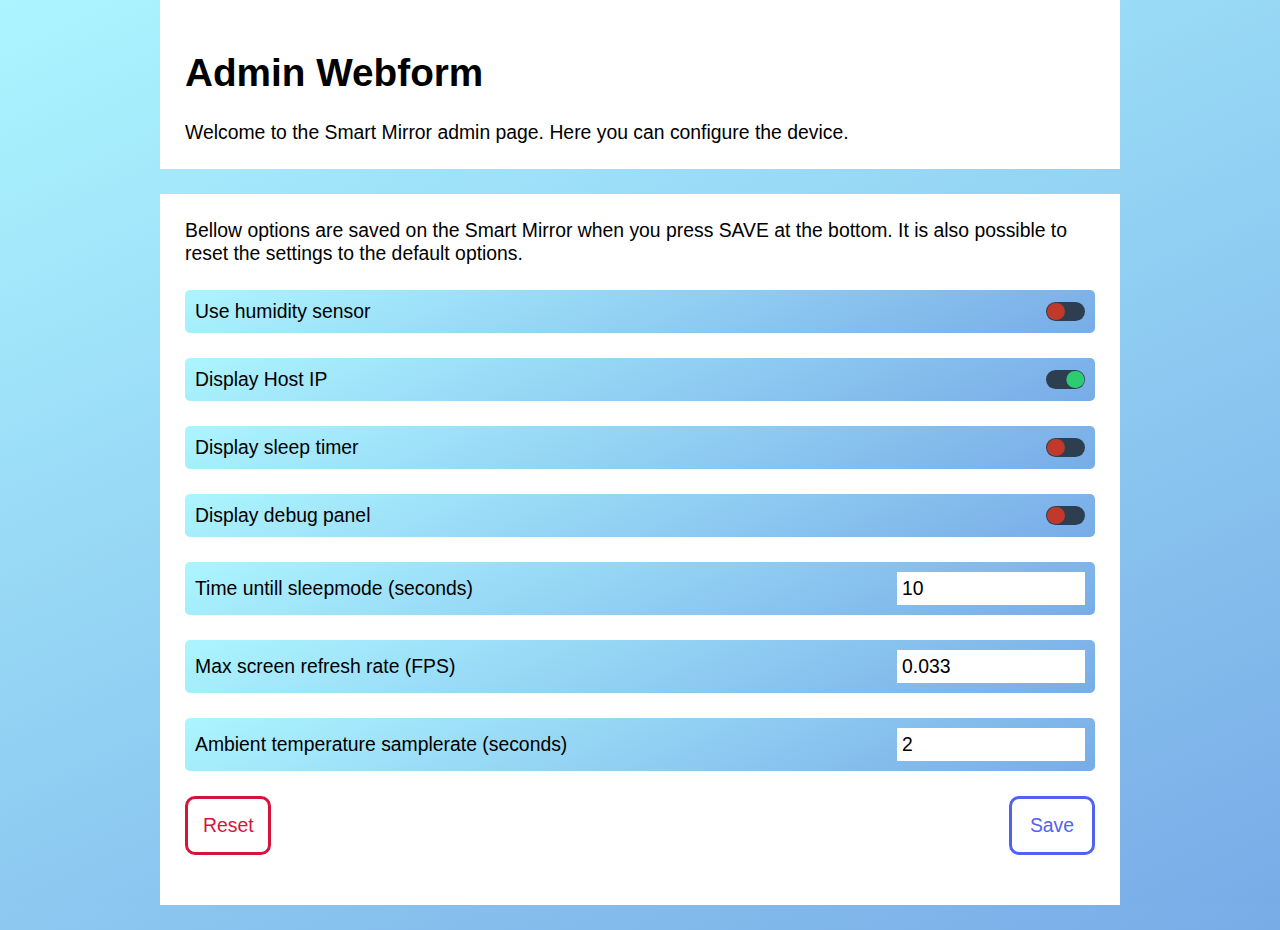
==== static/index.html @ 5dc52986 "Merge branch 'master' into add-watcher" ====
<!DOCTYPE html>
<html lang="en">

<head>
    <meta charset="UTF-8">
    <meta name="viewport" content="width=device-width, initial-scale=1.0">
    <meta http-equiv="X-UA-Compatible" content="ie=edge">
    <title>Smart Mirror - Admin Config</title>

    <style>
        body,
        html {
            background-image: linear-gradient(155deg, rgb(172, 245, 255), rgb(120, 172, 231));
            font-family: 'Segoe UI', Tahoma, Geneva, Verdana, sans-serif;
            font-size: 1.1rem;
            padding: 0;
            margin: 0;
        }

        .wrapper {
            margin: 0 auto;
            width: 80vw;
            max-width: 960px;
            min-height: 100vh;
        }

        header,
        main {
            padding: 25px;
            background-color: rgb(255, 255, 255);
            margin-bottom: 25px;
        }

        main section {
            margin-bottom: 25px;
        }

        .attribute_field {
            display: flex;
            justify-content: space-between;
            align-items: center;
            padding: 10px;
            margin-bottom: 25px;
            background-image: linear-gradient(155deg, rgb(172, 245, 255), rgb(120, 172, 231));
            border-radius: 5px;
            transition: all 0.5s;
        }

        input {
            max-width: 20%;
            padding: 5px;
            font-size: 1.1rem;
            border: 0;
        }

        label:hover {
            cursor: pointer;
            filter: brightness(110%);
        }

        .buttonbox {
            display: flex;
            justify-content: space-between;
        }

        .button {
            width: 50px;
            text-align: center;
            display: inline-block;
            padding: 15px;
            cursor: pointer;
            transition: all 0.2s;
            border-radius: 10px;
            border: solid 3px;
        }

        .submitbutton {
            border-color: rgb(81, 97, 240);
            color: rgb(81, 97, 240);
        }

        .submitbutton:hover {
            background-color: rgb(81, 97, 240);
            color: rgb(255, 255, 255);
        }

        .resetbutton {
            border-color: rgb(214, 20, 59);
            color: rgb(214, 20, 59);
        }

        .resetbutton:hover {
            background-color: rgb(214, 20, 59);
            color: rgb(255, 255, 255);
        }

        .loadingbox {
            display: flex;
            flex-direction: column;
            justify-content: center;
            align-items: center;
        }

        .loader {
            border: 16px solid #f3f3f3;
            /* Light grey */
            border-top: 16px solid #3498db;
            /* Blue */
            border-radius: 50%;
            width: 120px;
            height: 120px;
            animation: spin 2s linear infinite;
            margin: 25px;
        }

        @keyframes spin {
            0% {
                transform: rotate(0deg);
            }

            100% {
                transform: rotate(360deg);
            }
        }

        .toggle_input {
            /* opacity 0 so that it can be read by screen readers */
            opacity: 0;
        }

        .toggle_label {
            display: inline-block;
            background: #2c3e50;
            width: 2em;
            height: 1em;
            border-radius: 0.5em;
            position: relative;
            cursor: pointer;
            background: #2c3e50;
        }

        .toggle_switch {
            position: absolute;
            width: 0.9em;
            height: 0.9em;
            margin-top: 0.05em;
            margin-left: 0.05em;
            border-radius: 1em;
            background: #c0392b;
            box-shadow: 5px 0px 28px -9px rgba(0, 0, 0, 0.75);
            transition: transform 0.2s ease-in;
        }

        .toggle_input:checked~.toggle_label .toggle_switch {
            background: #2ecc71;
            transform: translatex(1em);
            transition: transform 0.2s ease-in;
        }

        @media only screen and (max-width: 600px) {

            header,
            main {
                margin-bottom: 0px;
            }

            .wrapper {
                width: 100vw;
            }

        }
    </style>
</head>

<body>
    <div class="wrapper">
        <header>
            <h1>Admin Webform</h1>
            <div class="welcome">
                Welcome to the Smart Mirror admin page. Here you can configure the device.
            </div>
        </header>
        <main>
            <section class="introduction">
                Bellow options are saved on the Smart Mirror when you press SAVE at the bottom. It is also possible to
                reset the settings to the default options.
            </section>
            <section class="form">
                <form action="return customSubmit(event)" method="post" id="form">
                </form>
            </section>
        </main>
    </div>
</body>

<script>
    const apiUrl = "/api/config"
    const attributes = {
        "use_humidity": "Use humidity sensor",
        "display_host_ip": "Display Host IP",
        "display_sleep_timer": "Display sleep timer",
        "display_debug_panel": "Display debug panel",
        "sleep_timeout_sec": "Time untill sleepmode (seconds)",
        "screen_max_frame_rate": "Max screen refresh rate (FPS)",
        "ambient_temp_delay": "Ambient temperature samplerate (seconds)",
    }

    const getConfig = () => {
        console.log("Fetching current config...");
        response = {
            "use_humidity": false,
            "display_host_ip": true,
            "display_sleep_timer": false,
            "display_debug_panel": false,
            "sleep_timeout_sec": 10,
            "screen_max_frame_rate": 0.033,
            "ambient_temp_delay": 2,
        }
        loadResponseToForm(response)
        // xmlHttpRequest("GET", loadResponseToForm, null, null)
    }

    const submitConfig = (clickEvent) => {
        results = document.getElementById("form")
        console.log(results);

        httpBody = {}

        for (const result in results) {
            if (results.hasOwnProperty(result)) {
                const element = results[result];
                console.log(element.id, element.value);
                httpBody[element.id] = element.value
            }
        }

        xmlHttpRequest(
            "POST",
            loadResponseToForm,
            "New config has been saved",
            JSON.stringify(httpBody)
        )
    }

    const resetConfig = (clickEvent) => {
        if (confirm("Are you sure? This will delete your current configuration.")) {
            console.warn("Delete request send.");
            readyMessage = "Config has been reset to DEFAULT values."
            xmlHttpRequest("GET", loadResponseToForm, readyMessage, null)
        } else {
            console.log("Reset cancelled");
        }
    }

    const clearForm = () => {
        document.getElementById("form").innerHTML = ""
    }

    const loadingNewConfigAnimation = () => {
        form = document.getElementById("form")
        loadingbox = document.createElement("div")
        loadingbox.classList.add("loadingbox")

        loadinginfo = document.createElement("div")
        loadinginfo.classList.add("loadinginfo")
        loadinginfo.innerHTML = "Loading configuration..."

        loadingAnimation = document.createElement("div")
        loadingAnimation.classList.add("loader")

        loadingbox.appendChild(loadinginfo)
        loadingbox.appendChild(loadingAnimation)

        form.appendChild(loadingbox)
    }

    const xmlHttpRequest = (requestType, callbackFunction, readyMessage, requestBody) => {
        const url = "/api/config"
        var xhttp = new XMLHttpRequest();

        xhttp.onreadystatechange = () => {
            if (this.readyState == 4 && this.status == 200) {
                clearForm()
                alert(readyMessage)
                callbackFunction(xhttp.response)
            }
        };
        xhttp.open(requestType, url, true);
        clearForm()
        xhttp.send(requestBody);
        loadingNewConfigAnimation()
    }

    const buildFormElement = (attribute, value, formElementType) => {
        let label = document.createElement("label")
        label.setAttribute("for", attribute)
        label.classList.add("attribute_field")
        label.innerHTML = attributes[attribute]

        let input = document.createElement("input")
        input.setAttribute("name", attribute)
        input.setAttribute("id", attribute)


        switch (formElementType) {
            case "boolean":
                input.setAttribute("type", "checkbox")
                input.classList.add("toggle_input")
                if (value) {
                    input.setAttribute("checked", true)
                }
                let toggle_label = document.createElement("label")
                toggle_label.classList.add("toggle_label")

                let toggle_switch = document.createElement("span")
                toggle_switch.classList.add("toggle_switch")

                toggle_label.appendChild(toggle_switch)

                label.appendChild(input)
                label.appendChild(toggle_label)

                break;

            case "integer":
                input.setAttribute("type", "number")
                input.setAttribute("min", 0)
                input.value = value
                label.appendChild(input)
                break;

            default:
                input.setAttribute("type", "text")
                break;
        }

        let inputbox = document.createElement("div")
        inputbox.classList.add("formInputBox")
        inputbox.appendChild(label)

        document.getElementById("form").appendChild(inputbox)
    }

    const getFormElementType = (attribute) => {
        let formElementType
        switch (attribute) {
            case "use_humidity":
            case "display_host_ip":
            case "display_sleep_timer":
            case "display_debug_panel":
                formElementType = "boolean"
                break;

            case "sleep_timeout_sec":
            case "ambient_temp_delay":
            case "screen_max_frame_rate":
                formElementType = "integer"
                break

            default:
                console.warn("Invalid form element type!", attribute);
                break;
        }

        return formElementType
    }

    const setFormButtons = () => {
        let submitButton = document.createElement("span")
        submitButton.classList.add("button")
        submitButton.classList.add("submitbutton")
        submitButton.innerHTML = "Save"
        submitButton.addEventListener("click", submitConfig)

        let resetButton = document.createElement("span")
        resetButton.classList.add("button")
        resetButton.classList.add("resetbutton")
        resetButton.innerHTML = "Reset"
        resetButton.addEventListener("click", resetConfig)

        let buttonBox = document.createElement("div")
        buttonBox.classList.add("buttonbox")
        buttonBox.appendChild(resetButton)
        buttonBox.appendChild(submitButton)

        let form = document.getElementById("form")
        form.appendChild(buttonBox)
    }

    const loadResponseToForm = (response) => {
        if (typeof response == "string") {
            response = JSON.parse(response)
        }
        const configObject = response
        console.log("Starting form construction from response");
        for (const attribute in configObject) {
            if (configObject.hasOwnProperty(attribute)) {
                const value = configObject[attribute];
                const formElementType = getFormElementType(attribute)
                buildFormElement(attribute, value, formElementType)
            }
        }

        if (Object.keys(configObject).length > 0) {
            setFormButtons()
        } else {
            console.error("No attributes are returned to edit!");
        }

    }

    const main = () => {
        console.log("Page has loaded");
        getConfig()
    }

    window.addEventListener("load", main)
</script>

</html>
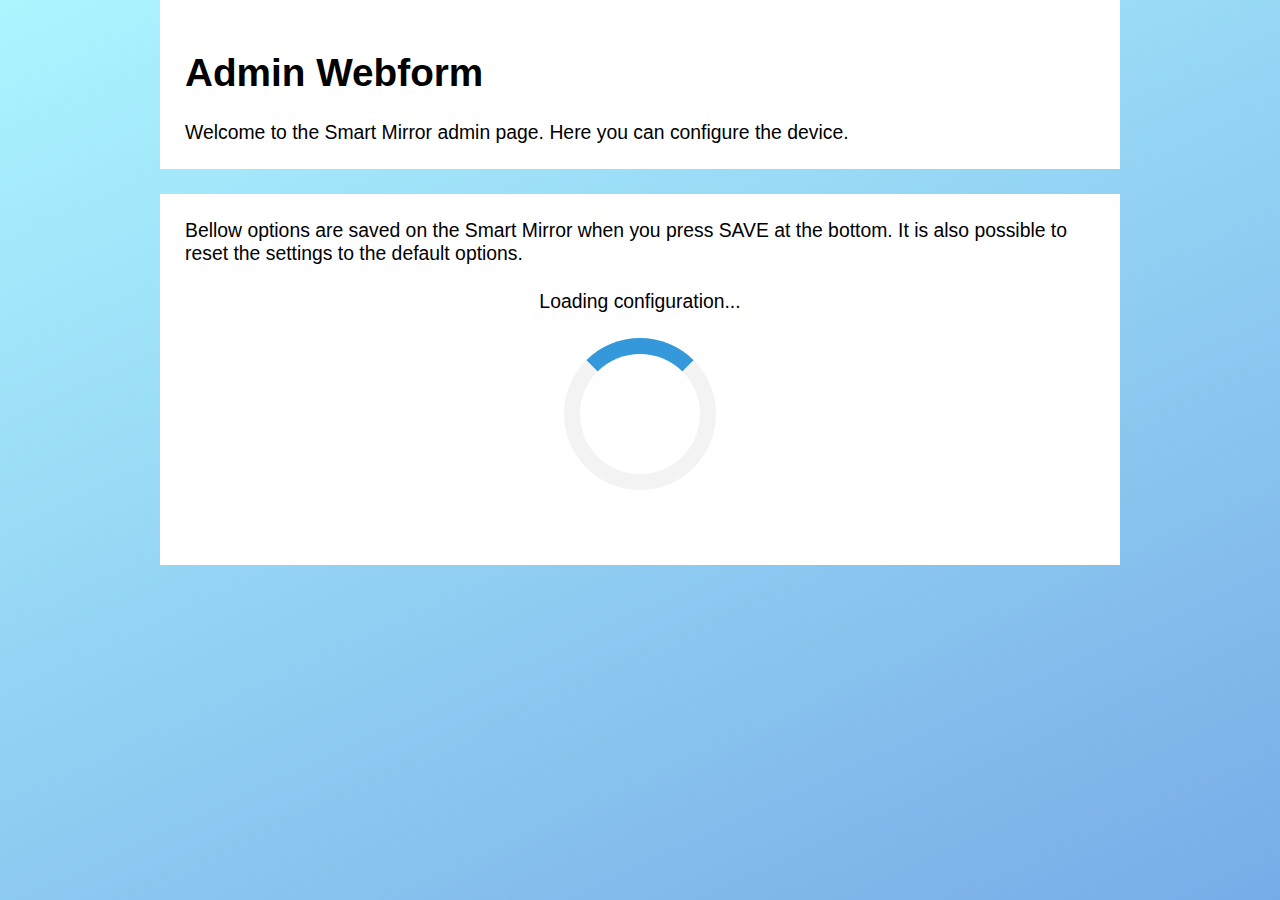
==== commit fff57573: "IT WORKS WOOOOOO" ====
--- a/static/index.html
+++ b/static/index.html
@@ -206,18 +206,18 @@
     }
 
     const getConfig = () => {
-        console.log("Fetching current config...");
-        response = {
-            "use_humidity": false,
-            "display_host_ip": true,
-            "display_sleep_timer": false,
-            "display_debug_panel": false,
-            "sleep_timeout_sec": 10,
-            "screen_max_frame_rate": 0.033,
-            "ambient_temp_delay": 2,
-        }
-        loadResponseToForm(response)
-        // xmlHttpRequest("GET", loadResponseToForm, null, null)
+        //console.log("Fetching current config...");
+        //response = {
+        //    "use_humidity": false,
+        //    "display_host_ip": true,
+        //    "display_sleep_timer": false,
+        //    "display_debug_panel": false,
+        //    "sleep_timeout_sec": 10,
+        //    "screen_max_frame_rate": 0.033,
+        //    "ambient_temp_delay": 2,
+        //}
+        //loadResponseToForm(response)
+        xmlHttpRequest("GET", loadResponseToForm, null, null)
     }
 
     const submitConfig = (clickEvent) => {
@@ -417,4 +417,4 @@
     window.addEventListener("load", main)
 </script>
 
-</html>+</html>
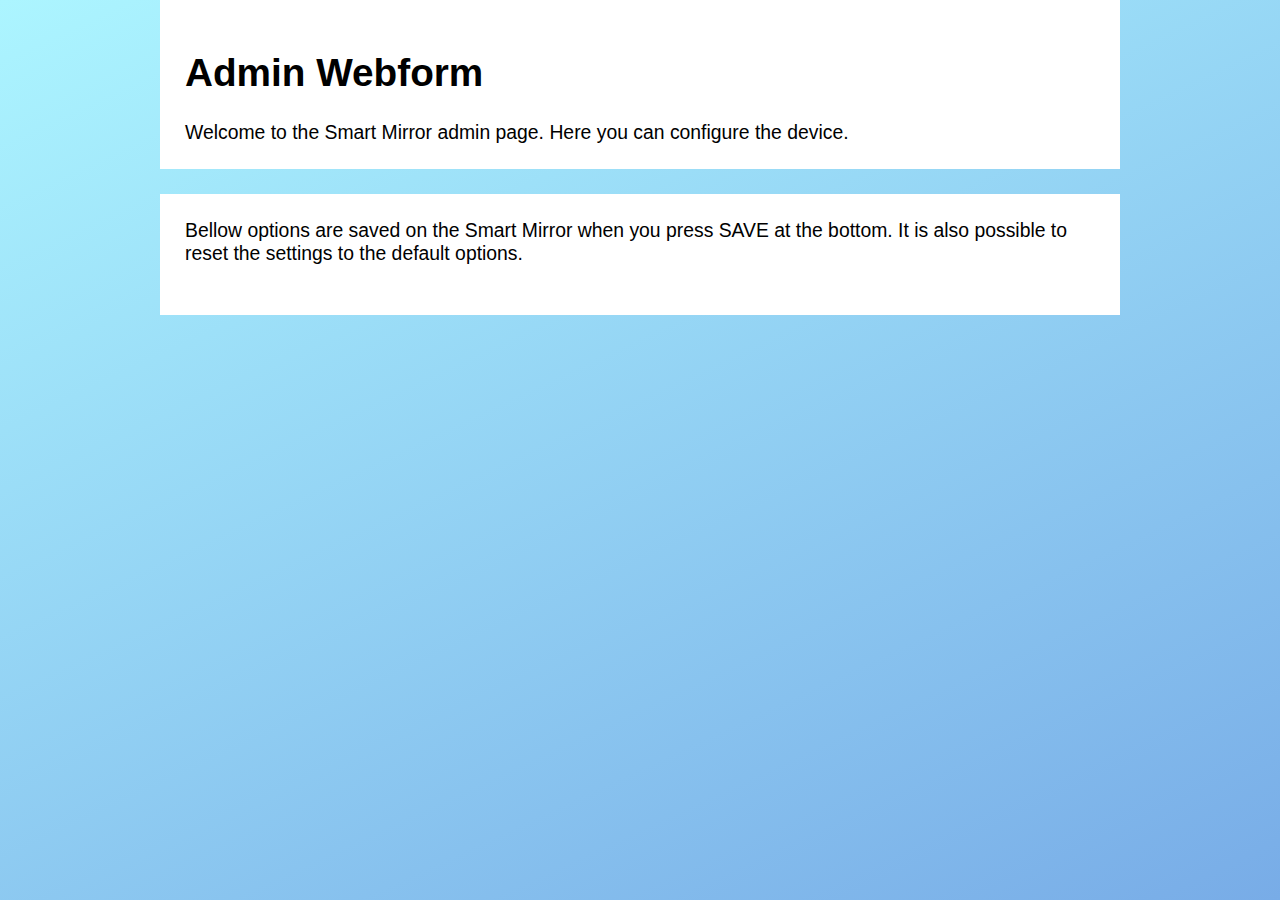
==== commit 3b28f8ee: "fixed xhttp callback functino" ====
--- a/static/index.html
+++ b/static/index.html
@@ -278,12 +278,12 @@
         const url = "/api/config"
         var xhttp = new XMLHttpRequest();
 
-        xhttp.onreadystatechange = () => {
-            if (this.readyState == 4 && this.status == 200) {
-                clearForm()
-                alert(readyMessage)
-                callbackFunction(xhttp.response)
-            }
+        xhttp.onload = () => {
+	    console.warn(xhttp.response)
+            
+            clearForm()
+            alert(readyMessage)
+            callbackFunction(xhttp.response)
         };
         xhttp.open(requestType, url, true);
         clearForm()
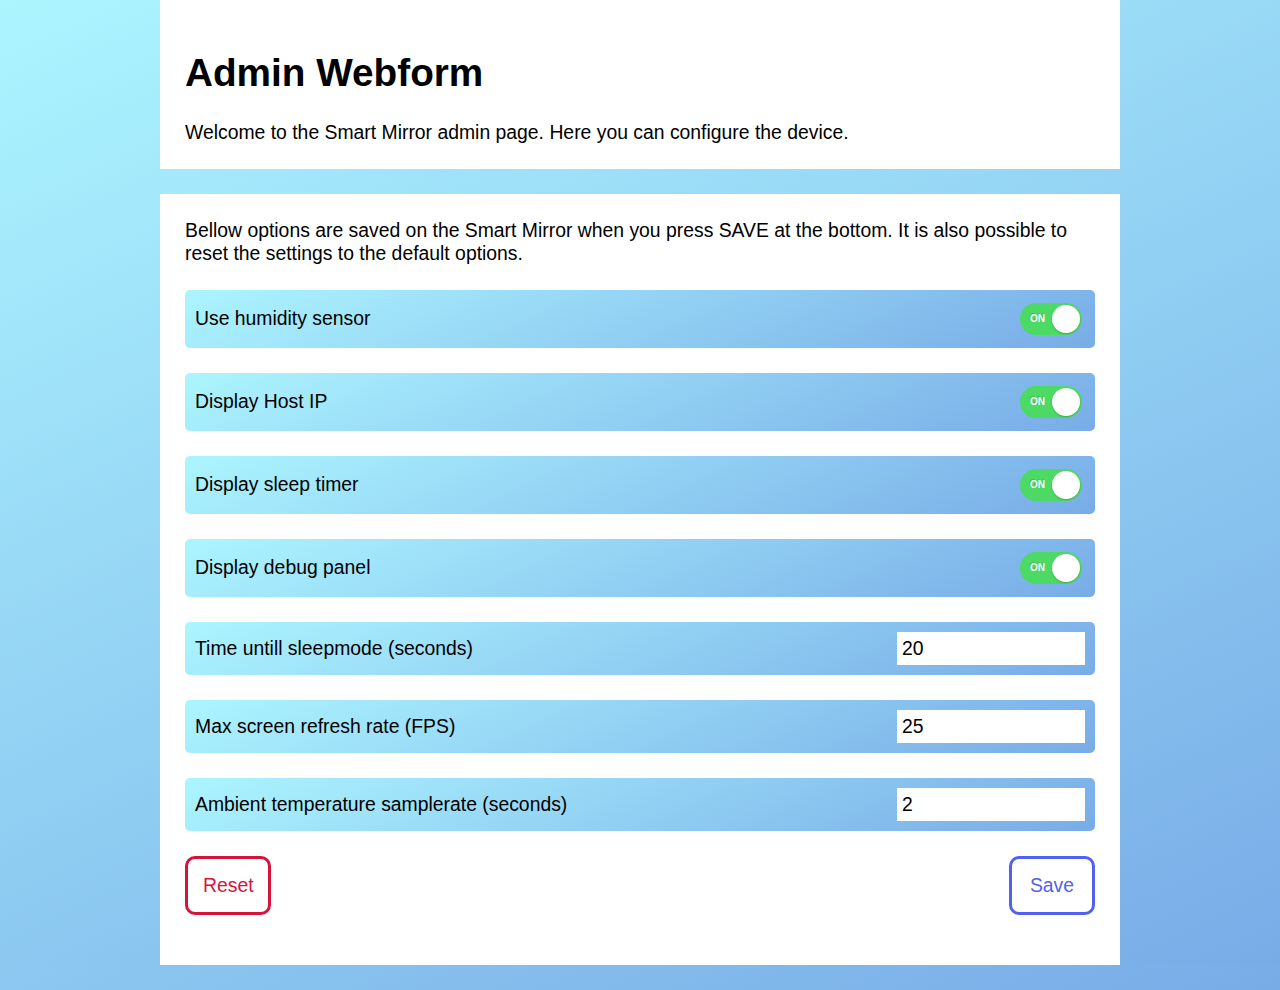
==== commit cd00b81c: "Merge branch 'dev' of https://github.com/Jaap58428/smart_mirror into dev You wanted to merge this gi" ====
--- a/static/index.html
+++ b/static/index.html
@@ -7,169 +7,9 @@
     <meta http-equiv="X-UA-Compatible" content="ie=edge">
     <title>Smart Mirror - Admin Config</title>
 
-    <style>
-        body,
-        html {
-            background-image: linear-gradient(155deg, rgb(172, 245, 255), rgb(120, 172, 231));
-            font-family: 'Segoe UI', Tahoma, Geneva, Verdana, sans-serif;
-            font-size: 1.1rem;
-            padding: 0;
-            margin: 0;
-        }
+    <link rel="stylesheet" href="style.css">
+    <script src="main.js"></script>
 
-        .wrapper {
-            margin: 0 auto;
-            width: 80vw;
-            max-width: 960px;
-            min-height: 100vh;
-        }
-
-        header,
-        main {
-            padding: 25px;
-            background-color: rgb(255, 255, 255);
-            margin-bottom: 25px;
-        }
-
-        main section {
-            margin-bottom: 25px;
-        }
-
-        .attribute_field {
-            display: flex;
-            justify-content: space-between;
-            align-items: center;
-            padding: 10px;
-            margin-bottom: 25px;
-            background-image: linear-gradient(155deg, rgb(172, 245, 255), rgb(120, 172, 231));
-            border-radius: 5px;
-            transition: all 0.5s;
-        }
-
-        input {
-            max-width: 20%;
-            padding: 5px;
-            font-size: 1.1rem;
-            border: 0;
-        }
-
-        label:hover {
-            cursor: pointer;
-            filter: brightness(110%);
-        }
-
-        .buttonbox {
-            display: flex;
-            justify-content: space-between;
-        }
-
-        .button {
-            width: 50px;
-            text-align: center;
-            display: inline-block;
-            padding: 15px;
-            cursor: pointer;
-            transition: all 0.2s;
-            border-radius: 10px;
-            border: solid 3px;
-        }
-
-        .submitbutton {
-            border-color: rgb(81, 97, 240);
-            color: rgb(81, 97, 240);
-        }
-
-        .submitbutton:hover {
-            background-color: rgb(81, 97, 240);
-            color: rgb(255, 255, 255);
-        }
-
-        .resetbutton {
-            border-color: rgb(214, 20, 59);
-            color: rgb(214, 20, 59);
-        }
-
-        .resetbutton:hover {
-            background-color: rgb(214, 20, 59);
-            color: rgb(255, 255, 255);
-        }
-
-        .loadingbox {
-            display: flex;
-            flex-direction: column;
-            justify-content: center;
-            align-items: center;
-        }
-
-        .loader {
-            border: 16px solid #f3f3f3;
-            /* Light grey */
-            border-top: 16px solid #3498db;
-            /* Blue */
-            border-radius: 50%;
-            width: 120px;
-            height: 120px;
-            animation: spin 2s linear infinite;
-            margin: 25px;
-        }
-
-        @keyframes spin {
-            0% {
-                transform: rotate(0deg);
-            }
-
-            100% {
-                transform: rotate(360deg);
-            }
-        }
-
-        .toggle_input {
-            /* opacity 0 so that it can be read by screen readers */
-            opacity: 0;
-        }
-
-        .toggle_label {
-            display: inline-block;
-            background: #2c3e50;
-            width: 2em;
-            height: 1em;
-            border-radius: 0.5em;
-            position: relative;
-            cursor: pointer;
-            background: #2c3e50;
-        }
-
-        .toggle_switch {
-            position: absolute;
-            width: 0.9em;
-            height: 0.9em;
-            margin-top: 0.05em;
-            margin-left: 0.05em;
-            border-radius: 1em;
-            background: #c0392b;
-            box-shadow: 5px 0px 28px -9px rgba(0, 0, 0, 0.75);
-            transition: transform 0.2s ease-in;
-        }
-
-        .toggle_input:checked~.toggle_label .toggle_switch {
-            background: #2ecc71;
-            transform: translatex(1em);
-            transition: transform 0.2s ease-in;
-        }
-
-        @media only screen and (max-width: 600px) {
-
-            header,
-            main {
-                margin-bottom: 0px;
-            }
-
-            .wrapper {
-                width: 100vw;
-            }
-
-        }
-    </style>
 </head>
 
 <body>
@@ -186,235 +26,10 @@
                 reset the settings to the default options.
             </section>
             <section class="form">
-                <form action="return customSubmit(event)" method="post" id="form">
-                </form>
+                <form action="" method="post" id="form"></form>
             </section>
         </main>
     </div>
 </body>
 
-<script>
-    const apiUrl = "/api/config"
-    const attributes = {
-        "use_humidity": "Use humidity sensor",
-        "display_host_ip": "Display Host IP",
-        "display_sleep_timer": "Display sleep timer",
-        "display_debug_panel": "Display debug panel",
-        "sleep_timeout_sec": "Time untill sleepmode (seconds)",
-        "screen_max_frame_rate": "Max screen refresh rate (FPS)",
-        "ambient_temp_delay": "Ambient temperature samplerate (seconds)",
-    }
-
-    const getConfig = () => {
-        //console.log("Fetching current config...");
-        //response = {
-        //    "use_humidity": false,
-        //    "display_host_ip": true,
-        //    "display_sleep_timer": false,
-        //    "display_debug_panel": false,
-        //    "sleep_timeout_sec": 10,
-        //    "screen_max_frame_rate": 0.033,
-        //    "ambient_temp_delay": 2,
-        //}
-        //loadResponseToForm(response)
-        xmlHttpRequest("GET", loadResponseToForm, null, null)
-    }
-
-    const submitConfig = (clickEvent) => {
-        results = document.getElementById("form")
-        console.log(results);
-
-        httpBody = {}
-
-        for (const result in results) {
-            if (results.hasOwnProperty(result)) {
-                const element = results[result];
-                console.log(element.id, element.value);
-                httpBody[element.id] = element.value
-            }
-        }
-
-        xmlHttpRequest(
-            "POST",
-            loadResponseToForm,
-            "New config has been saved",
-            JSON.stringify(httpBody)
-        )
-    }
-
-    const resetConfig = (clickEvent) => {
-        if (confirm("Are you sure? This will delete your current configuration.")) {
-            console.warn("Delete request send.");
-            readyMessage = "Config has been reset to DEFAULT values."
-            xmlHttpRequest("GET", loadResponseToForm, readyMessage, null)
-        } else {
-            console.log("Reset cancelled");
-        }
-    }
-
-    const clearForm = () => {
-        document.getElementById("form").innerHTML = ""
-    }
-
-    const loadingNewConfigAnimation = () => {
-        form = document.getElementById("form")
-        loadingbox = document.createElement("div")
-        loadingbox.classList.add("loadingbox")
-
-        loadinginfo = document.createElement("div")
-        loadinginfo.classList.add("loadinginfo")
-        loadinginfo.innerHTML = "Loading configuration..."
-
-        loadingAnimation = document.createElement("div")
-        loadingAnimation.classList.add("loader")
-
-        loadingbox.appendChild(loadinginfo)
-        loadingbox.appendChild(loadingAnimation)
-
-        form.appendChild(loadingbox)
-    }
-
-    const xmlHttpRequest = (requestType, callbackFunction, readyMessage, requestBody) => {
-        const url = "/api/config"
-        var xhttp = new XMLHttpRequest();
-
-        xhttp.onload = () => {
-	    console.warn(xhttp.response)
-            
-            clearForm()
-            alert(readyMessage)
-            callbackFunction(xhttp.response)
-        };
-        xhttp.open(requestType, url, true);
-        clearForm()
-        xhttp.send(requestBody);
-        loadingNewConfigAnimation()
-    }
-
-    const buildFormElement = (attribute, value, formElementType) => {
-        let label = document.createElement("label")
-        label.setAttribute("for", attribute)
-        label.classList.add("attribute_field")
-        label.innerHTML = attributes[attribute]
-
-        let input = document.createElement("input")
-        input.setAttribute("name", attribute)
-        input.setAttribute("id", attribute)
-
-
-        switch (formElementType) {
-            case "boolean":
-                input.setAttribute("type", "checkbox")
-                input.classList.add("toggle_input")
-                if (value) {
-                    input.setAttribute("checked", true)
-                }
-                let toggle_label = document.createElement("label")
-                toggle_label.classList.add("toggle_label")
-
-                let toggle_switch = document.createElement("span")
-                toggle_switch.classList.add("toggle_switch")
-
-                toggle_label.appendChild(toggle_switch)
-
-                label.appendChild(input)
-                label.appendChild(toggle_label)
-
-                break;
-
-            case "integer":
-                input.setAttribute("type", "number")
-                input.setAttribute("min", 0)
-                input.value = value
-                label.appendChild(input)
-                break;
-
-            default:
-                input.setAttribute("type", "text")
-                break;
-        }
-
-        let inputbox = document.createElement("div")
-        inputbox.classList.add("formInputBox")
-        inputbox.appendChild(label)
-
-        document.getElementById("form").appendChild(inputbox)
-    }
-
-    const getFormElementType = (attribute) => {
-        let formElementType
-        switch (attribute) {
-            case "use_humidity":
-            case "display_host_ip":
-            case "display_sleep_timer":
-            case "display_debug_panel":
-                formElementType = "boolean"
-                break;
-
-            case "sleep_timeout_sec":
-            case "ambient_temp_delay":
-            case "screen_max_frame_rate":
-                formElementType = "integer"
-                break
-
-            default:
-                console.warn("Invalid form element type!", attribute);
-                break;
-        }
-
-        return formElementType
-    }
-
-    const setFormButtons = () => {
-        let submitButton = document.createElement("span")
-        submitButton.classList.add("button")
-        submitButton.classList.add("submitbutton")
-        submitButton.innerHTML = "Save"
-        submitButton.addEventListener("click", submitConfig)
-
-        let resetButton = document.createElement("span")
-        resetButton.classList.add("button")
-        resetButton.classList.add("resetbutton")
-        resetButton.innerHTML = "Reset"
-        resetButton.addEventListener("click", resetConfig)
-
-        let buttonBox = document.createElement("div")
-        buttonBox.classList.add("buttonbox")
-        buttonBox.appendChild(resetButton)
-        buttonBox.appendChild(submitButton)
-
-        let form = document.getElementById("form")
-        form.appendChild(buttonBox)
-    }
-
-    const loadResponseToForm = (response) => {
-        if (typeof response == "string") {
-            response = JSON.parse(response)
-        }
-        const configObject = response
-        console.log("Starting form construction from response");
-        for (const attribute in configObject) {
-            if (configObject.hasOwnProperty(attribute)) {
-                const value = configObject[attribute];
-                const formElementType = getFormElementType(attribute)
-                buildFormElement(attribute, value, formElementType)
-            }
-        }
-
-        if (Object.keys(configObject).length > 0) {
-            setFormButtons()
-        } else {
-            console.error("No attributes are returned to edit!");
-        }
-
-    }
-
-    const main = () => {
-        console.log("Page has loaded");
-        getConfig()
-    }
-
-    window.addEventListener("load", main)
-</script>
-
-</html>
+</html>--- a/static/style.css
+++ b/static/style.css
@@ -0,0 +1,174 @@
+body,
+html {
+    background-image: linear-gradient(155deg, rgb(172, 245, 255), rgb(120, 172, 231));
+    font-family: 'Segoe UI', Tahoma, Geneva, Verdana, sans-serif;
+    font-size: 1.1rem;
+    padding: 0;
+    margin: 0;
+}
+
+.wrapper {
+    margin: 0 auto;
+    width: 80vw;
+    max-width: 960px;
+    min-height: 100vh;
+}
+
+header,
+main {
+    padding: 25px;
+    background-color: rgb(255, 255, 255);
+    margin-bottom: 25px;
+}
+
+main section {
+    margin-bottom: 25px;
+}
+
+.attribute_field {
+    display: flex;
+    justify-content: space-between;
+    align-items: center;
+    padding: 10px;
+    margin-bottom: 25px;
+    background-image: linear-gradient(155deg, rgb(172, 245, 255), rgb(120, 172, 231));
+    border-radius: 5px;
+    transition: all 0.5s;
+}
+
+.chars_input {
+    max-width: 20%;
+    padding: 5px;
+    font-size: 1.1rem;
+    border: 0;
+}
+
+label:hover {
+    cursor: pointer;
+    filter: brightness(110%);
+}
+
+.buttonbox {
+    display: flex;
+    justify-content: space-between;
+}
+
+.button {
+    width: 50px;
+    text-align: center;
+    display: inline-block;
+    padding: 15px;
+    cursor: pointer;
+    transition: all 0.2s;
+    border-radius: 10px;
+    border: solid 3px;
+}
+
+.submitbutton {
+    border-color: rgb(81, 97, 240);
+    color: rgb(81, 97, 240);
+}
+
+.submitbutton:hover {
+    background-color: rgb(81, 97, 240);
+    color: rgb(255, 255, 255);
+}
+
+.resetbutton {
+    border-color: rgb(214, 20, 59);
+    color: rgb(214, 20, 59);
+}
+
+.resetbutton:hover {
+    background-color: rgb(214, 20, 59);
+    color: rgb(255, 255, 255);
+}
+
+.loadingbox {
+    display: flex;
+    flex-direction: column;
+    justify-content: center;
+    align-items: center;
+}
+
+.loader {
+    border: 16px solid #f3f3f3;
+    /* Light grey */
+    border-top: 16px solid #3498db;
+    /* Blue */
+    border-radius: 50%;
+    width: 120px;
+    height: 120px;
+    animation: spin 2s linear infinite;
+    margin: 25px;
+}
+
+@keyframes spin {
+    0% {
+        transform: rotate(0deg);
+    }
+
+    100% {
+        transform: rotate(360deg);
+    }
+}
+
+.toggle {
+    -webkit-appearance: none;
+    -moz-appearance: none;
+    appearance: none;
+    width: 62px;
+    height: 32px;
+    display: inline-block;
+    position: relative;
+    border-radius: 50px;
+    overflow: hidden;
+    outline: none;
+    border: none;
+    cursor: pointer;
+    background-color: #707070;
+    transition: background-color ease 0.3s;
+}
+
+.toggle:before {
+    content: "on off";
+    display: block;
+    position: absolute;
+    z-index: 2;
+    width: 28px;
+    height: 28px;
+    background: #fff;
+    left: 2px;
+    top: 2px;
+    border-radius: 50%;
+    font: 10px/28px Helvetica;
+    text-transform: uppercase;
+    font-weight: bold;
+    text-indent: -22px;
+    word-spacing: 37px;
+    color: #fff;
+    text-shadow: -1px -1px rgba(0, 0, 0, 0.15);
+    white-space: nowrap;
+    box-shadow: 0 1px 2px rgba(0, 0, 0, 0.2);
+    transition: all cubic-bezier(0.3, 1.5, 0.7, 1) 0.3s;
+}
+
+.toggle:checked {
+    background-color: #4CD964;
+}
+
+.toggle:checked:before {
+    left: 32px;
+}
+
+@media only screen and (max-width: 600px) {
+    header,
+    main {
+        margin-bottom: 0px;
+    }
+
+    .wrapper {
+        width: 100vw;
+    }
+
+}